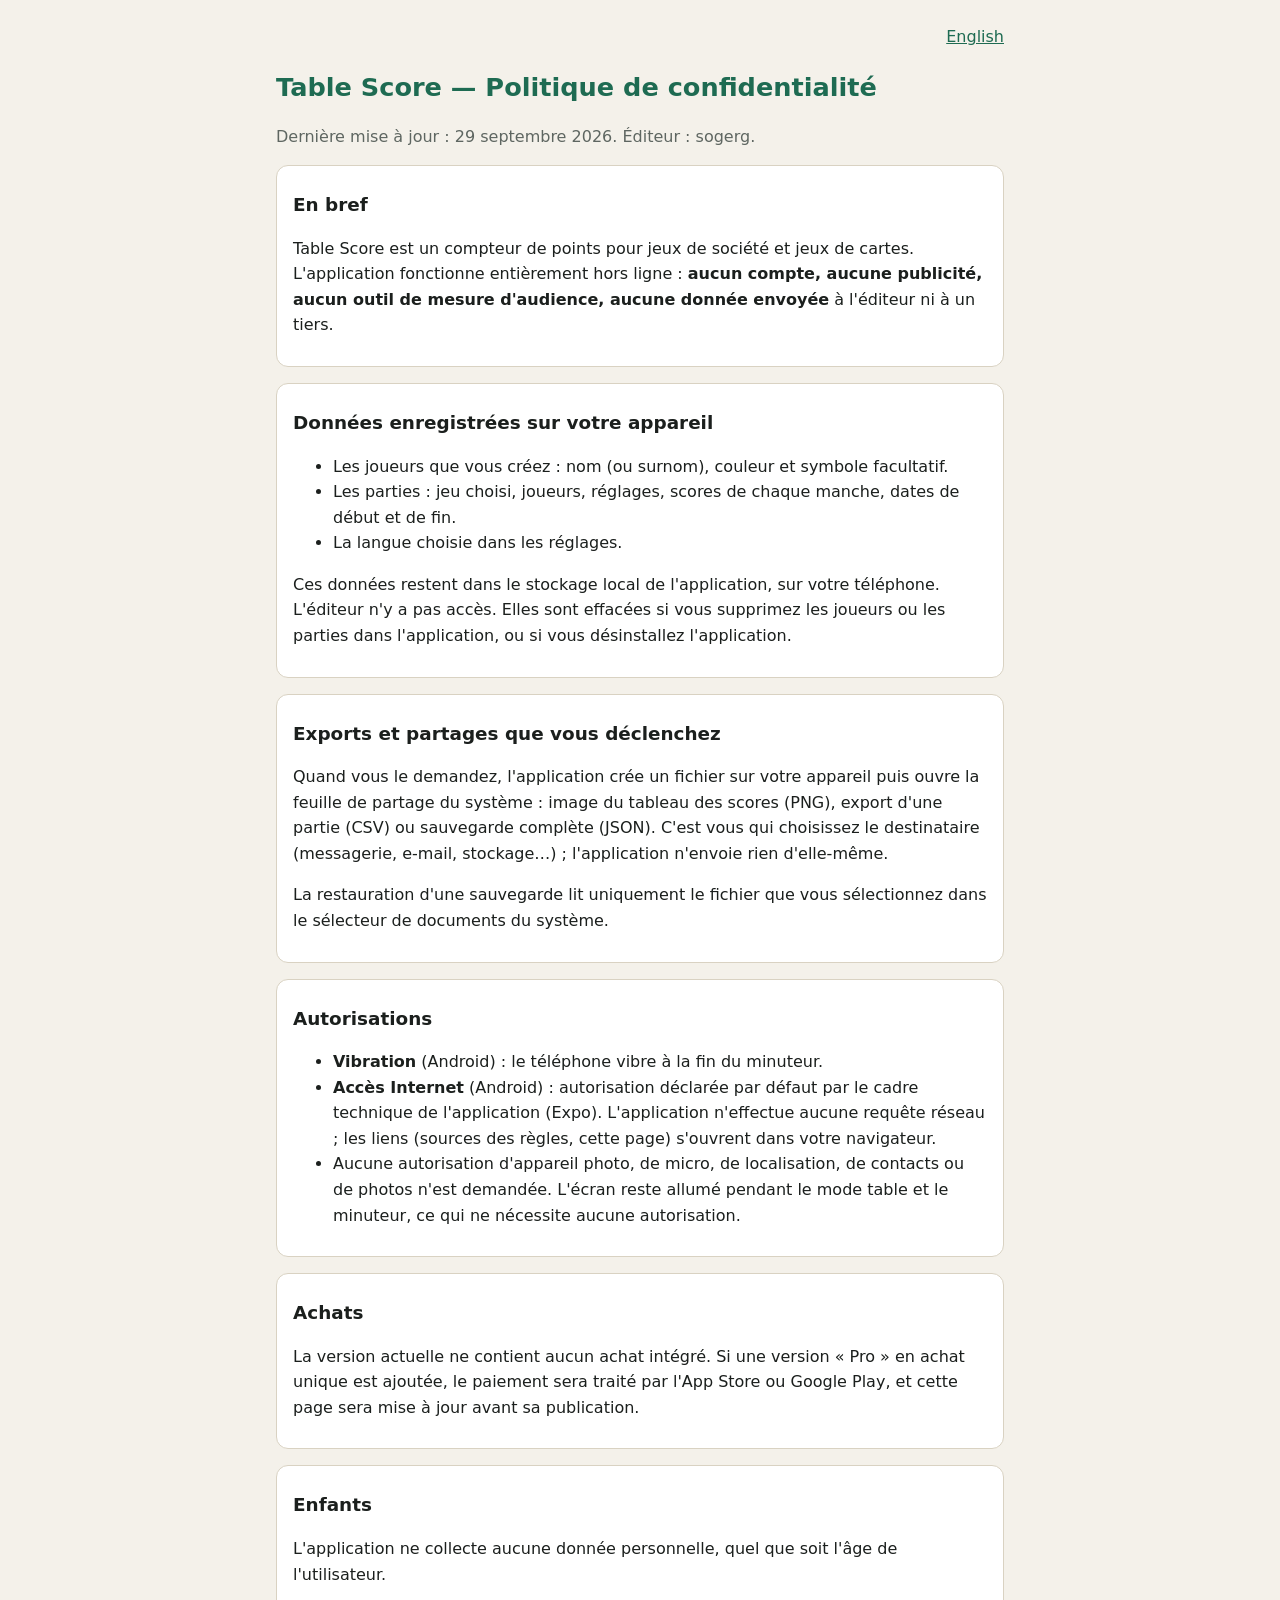
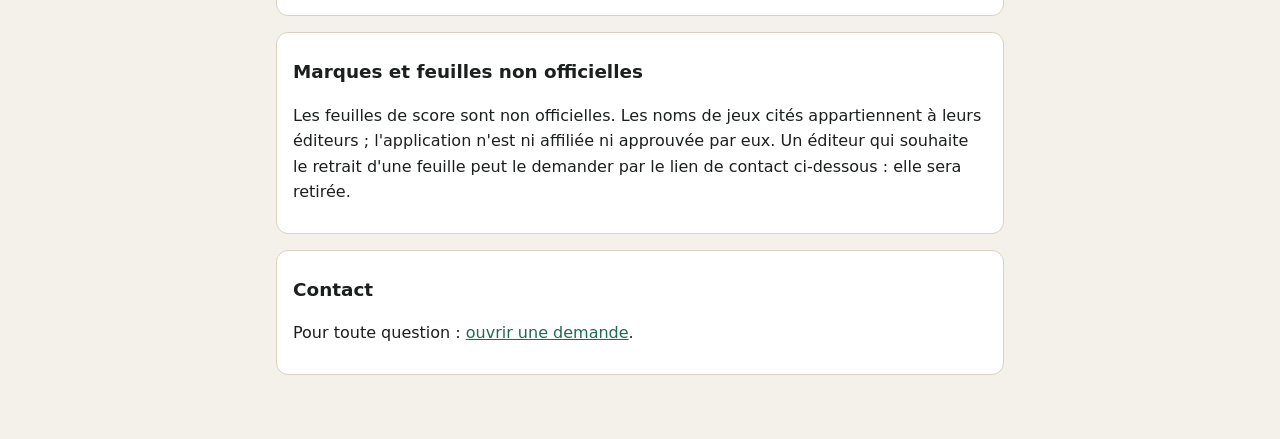
==== index.html @ 31e44243 "Page de confidentialité Table Score (FR + EN) Co-Authored-By: Claude Opus 5.5 (1M context) <noreply@" ====
<!doctype html>
<html lang="fr">
<head>
<meta charset="utf-8">
<meta name="viewport" content="width=device-width, initial-scale=1">
<title>Table Score — Politique de confidentialité</title>
<link rel="stylesheet" href="style.css">
</head>
<body>
<main>
<nav><a href="en.html" hreflang="en">English</a></nav>
<h1>Table Score — Politique de confidentialité</h1>
<p class="doux">Dernière mise à jour : 29 septembre 2026. Éditeur : sogerg.</p>

<section>
<h2>En bref</h2>
<p>Table Score est un compteur de points pour jeux de société et jeux de cartes. L'application fonctionne entièrement hors ligne : <strong>aucun compte, aucune publicité, aucun outil de mesure d'audience, aucune donnée envoyée</strong> à l'éditeur ni à un tiers.</p>
</section>

<section>
<h2>Données enregistrées sur votre appareil</h2>
<ul>
<li>Les joueurs que vous créez : nom (ou surnom), couleur et symbole facultatif.</li>
<li>Les parties : jeu choisi, joueurs, réglages, scores de chaque manche, dates de début et de fin.</li>
<li>La langue choisie dans les réglages.</li>
</ul>
<p>Ces données restent dans le stockage local de l'application, sur votre téléphone. L'éditeur n'y a pas accès. Elles sont effacées si vous supprimez les joueurs ou les parties dans l'application, ou si vous désinstallez l'application.</p>
</section>

<section>
<h2>Exports et partages que vous déclenchez</h2>
<p>Quand vous le demandez, l'application crée un fichier sur votre appareil puis ouvre la feuille de partage du système : image du tableau des scores (PNG), export d'une partie (CSV) ou sauvegarde complète (JSON). C'est vous qui choisissez le destinataire (messagerie, e-mail, stockage…) ; l'application n'envoie rien d'elle-même.</p>
<p>La restauration d'une sauvegarde lit uniquement le fichier que vous sélectionnez dans le sélecteur de documents du système.</p>
</section>

<section>
<h2>Autorisations</h2>
<ul>
<li><strong>Vibration</strong> (Android) : le téléphone vibre à la fin du minuteur.</li>
<li><strong>Accès Internet</strong> (Android) : autorisation déclarée par défaut par le cadre technique de l'application (Expo). L'application n'effectue aucune requête réseau ; les liens (sources des règles, cette page) s'ouvrent dans votre navigateur.</li>
<li>Aucune autorisation d'appareil photo, de micro, de localisation, de contacts ou de photos n'est demandée. L'écran reste allumé pendant le mode table et le minuteur, ce qui ne nécessite aucune autorisation.</li>
</ul>
</section>

<section>
<h2>Achats</h2>
<p>La version actuelle ne contient aucun achat intégré. Si une version « Pro » en achat unique est ajoutée, le paiement sera traité par l'App Store ou Google Play, et cette page sera mise à jour avant sa publication.</p>
</section>

<section>
<h2>Enfants</h2>
<p>L'application ne collecte aucune donnée personnelle, quel que soit l'âge de l'utilisateur.</p>
</section>

<section>
<h2>Marques et feuilles non officielles</h2>
<p>Les feuilles de score sont non officielles. Les noms de jeux cités appartiennent à leurs éditeurs ; l'application n'est ni affiliée ni approuvée par eux. Un éditeur qui souhaite le retrait d'une feuille peut le demander par le lien de contact ci-dessous : elle sera retirée.</p>
</section>

<section>
<h2>Contact</h2>
<p>Pour toute question : <a href="https://github.com/sogerg/table-score-legal/issues">ouvrir une demande</a>.</p>
</section>
</main>
</body>
</html>
---- style.css ----
:root { --fond: #F4F1EA; --texte: #1B1F1D; --doux: #5E6661; --primaire: #1E6B52; --carte: #FFFFFF; --bord: #D9D2C2; }
@media (prefers-color-scheme: dark) { :root { --fond: #101512; --texte: #EEF2EF; --doux: #A3B0A9; --primaire: #3FA27F; --carte: #1A221E; --bord: #2F3B35; } }
* { box-sizing: border-box; }
body { margin: 0; background: var(--fond); color: var(--texte); font: 16px/1.6 system-ui, -apple-system, "Segoe UI", Roboto, sans-serif; }
main { max-width: 760px; margin: 0 auto; padding: 24px 16px 64px; }
h1 { color: var(--primaire); font-size: 1.6rem; margin-bottom: 4px; }
h2 { font-size: 1.15rem; margin-top: 20px; }
.doux { color: var(--doux); }
section { background: var(--carte); border: 1px solid var(--bord); border-radius: 12px; padding: 4px 16px 12px; margin-top: 16px; }
a { color: var(--primaire); }
nav { text-align: right; }
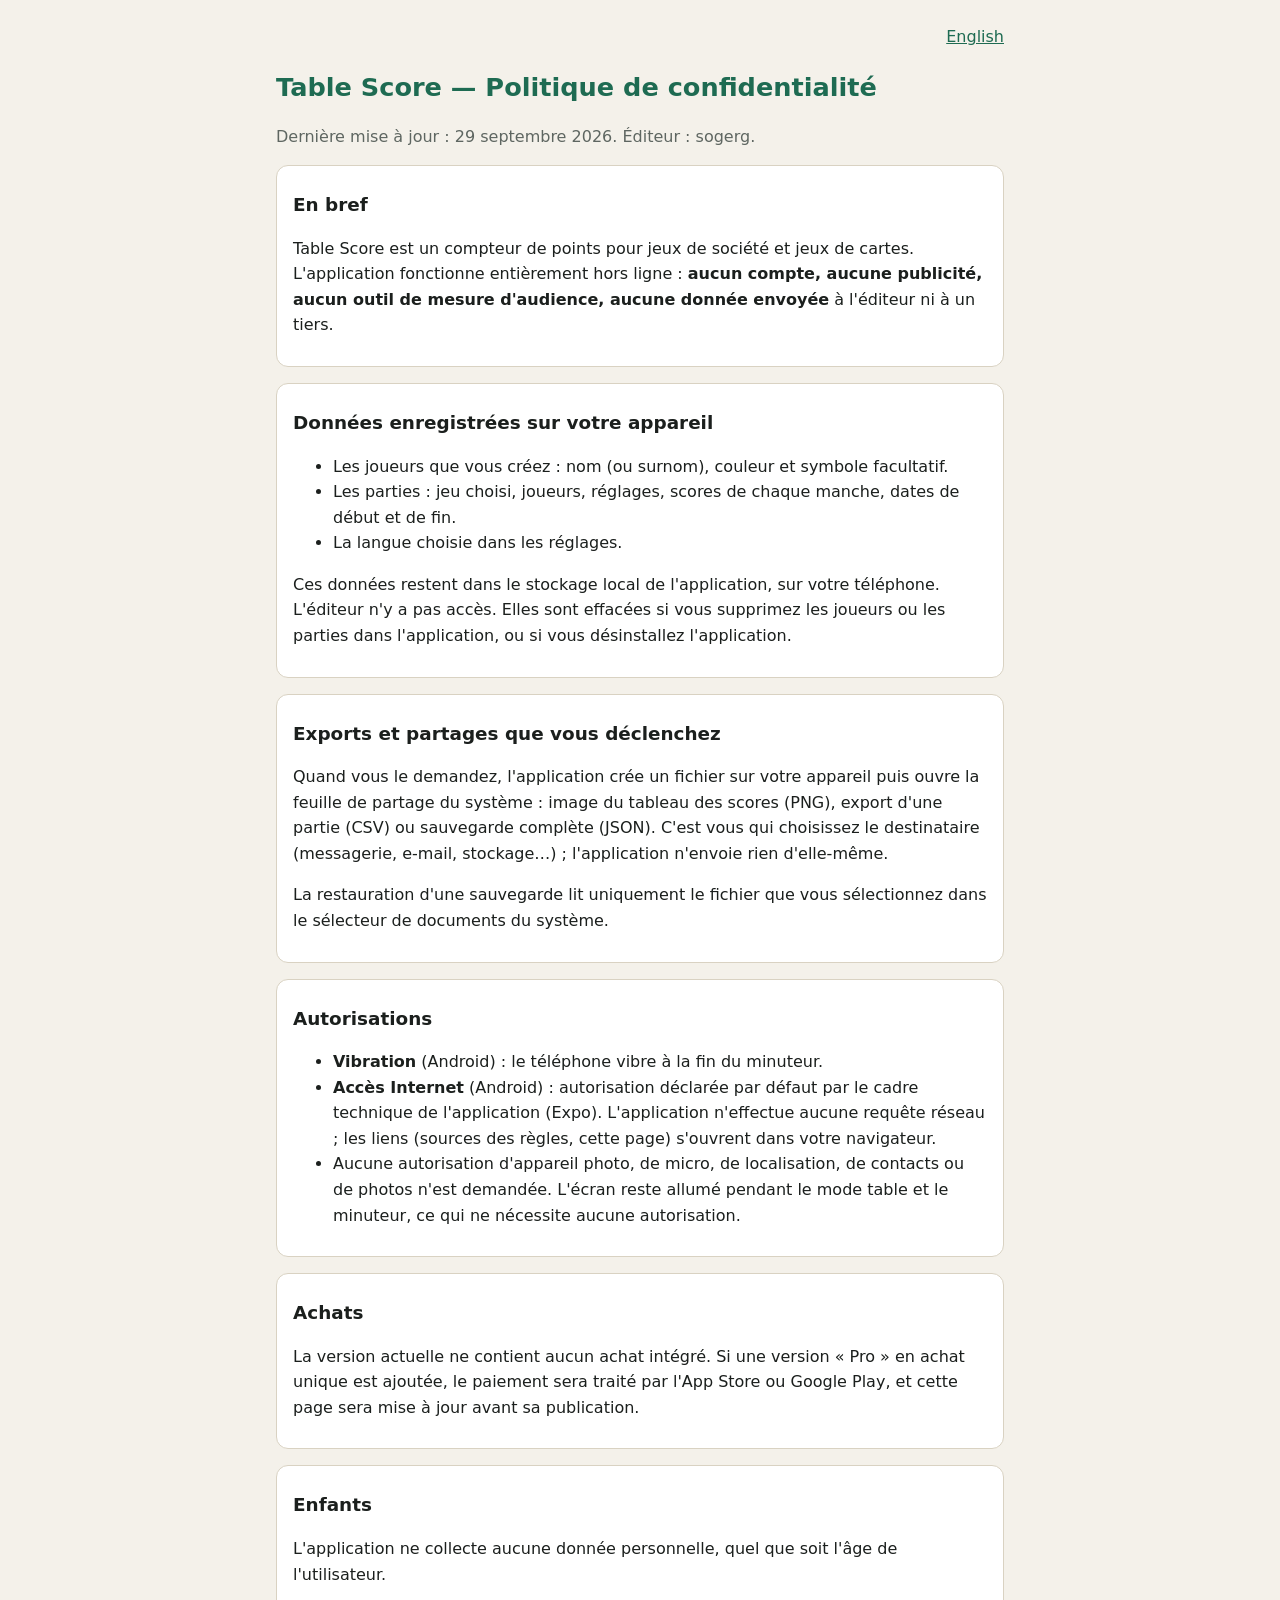
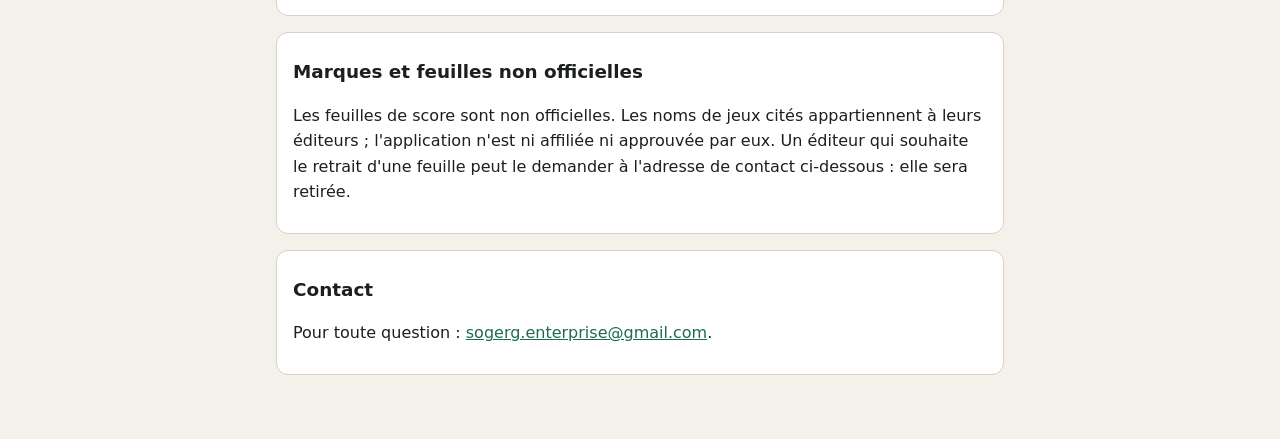
==== commit c7c3aa81: "Contact : adresse sogerg.enterprise@gmail.com au lieu du lien vers les issues GitHub Règle du portef" ====
--- a/index.html
+++ b/index.html
@@ -54,12 +54,12 @@
 
 <section>
 <h2>Marques et feuilles non officielles</h2>
-<p>Les feuilles de score sont non officielles. Les noms de jeux cités appartiennent à leurs éditeurs ; l'application n'est ni affiliée ni approuvée par eux. Un éditeur qui souhaite le retrait d'une feuille peut le demander par le lien de contact ci-dessous : elle sera retirée.</p>
+<p>Les feuilles de score sont non officielles. Les noms de jeux cités appartiennent à leurs éditeurs ; l'application n'est ni affiliée ni approuvée par eux. Un éditeur qui souhaite le retrait d'une feuille peut le demander à l'adresse de contact ci-dessous : elle sera retirée.</p>
 </section>
 
 <section>
 <h2>Contact</h2>
-<p>Pour toute question : <a href="https://github.com/sogerg/table-score-legal/issues">ouvrir une demande</a>.</p>
+<p>Pour toute question : <a href="mailto:sogerg.enterprise@gmail.com">sogerg.enterprise@gmail.com</a>.</p>
 </section>
 </main>
 </body>
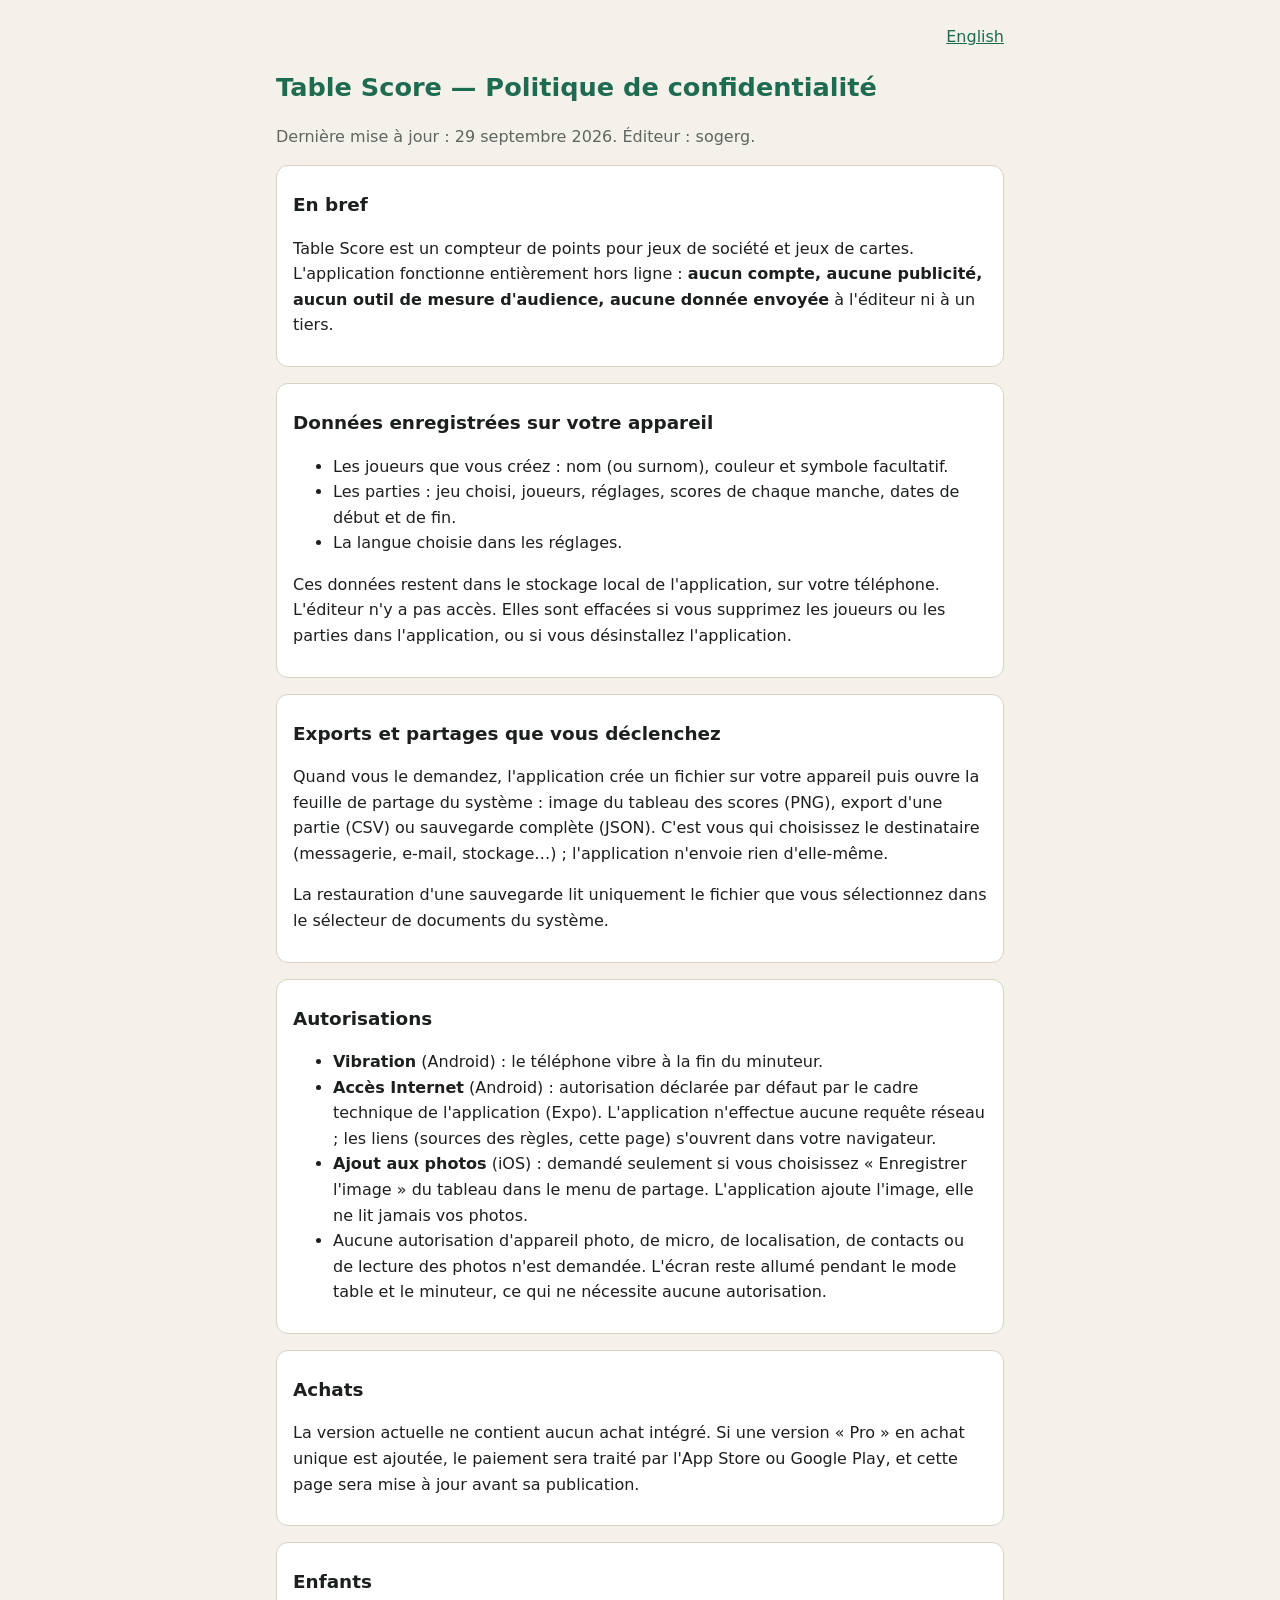
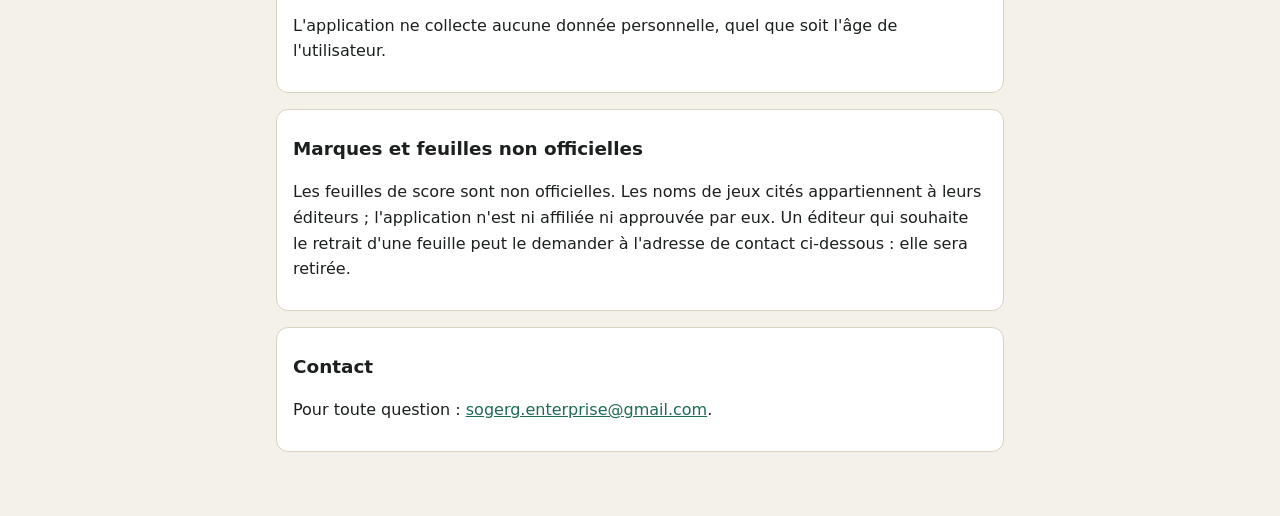
==== commit 23244154: "Autorisations : ajout aux photos (iOS) quand l'image du tableau est enregistrée depuis le menu de pa" ====
--- a/index.html
+++ b/index.html
@@ -38,7 +38,8 @@
 <ul>
 <li><strong>Vibration</strong> (Android) : le téléphone vibre à la fin du minuteur.</li>
 <li><strong>Accès Internet</strong> (Android) : autorisation déclarée par défaut par le cadre technique de l'application (Expo). L'application n'effectue aucune requête réseau ; les liens (sources des règles, cette page) s'ouvrent dans votre navigateur.</li>
-<li>Aucune autorisation d'appareil photo, de micro, de localisation, de contacts ou de photos n'est demandée. L'écran reste allumé pendant le mode table et le minuteur, ce qui ne nécessite aucune autorisation.</li>
+<li><strong>Ajout aux photos</strong> (iOS) : demandé seulement si vous choisissez « Enregistrer l'image » du tableau dans le menu de partage. L'application ajoute l'image, elle ne lit jamais vos photos.</li>
+<li>Aucune autorisation d'appareil photo, de micro, de localisation, de contacts ou de lecture des photos n'est demandée. L'écran reste allumé pendant le mode table et le minuteur, ce qui ne nécessite aucune autorisation.</li>
 </ul>
 </section>
 
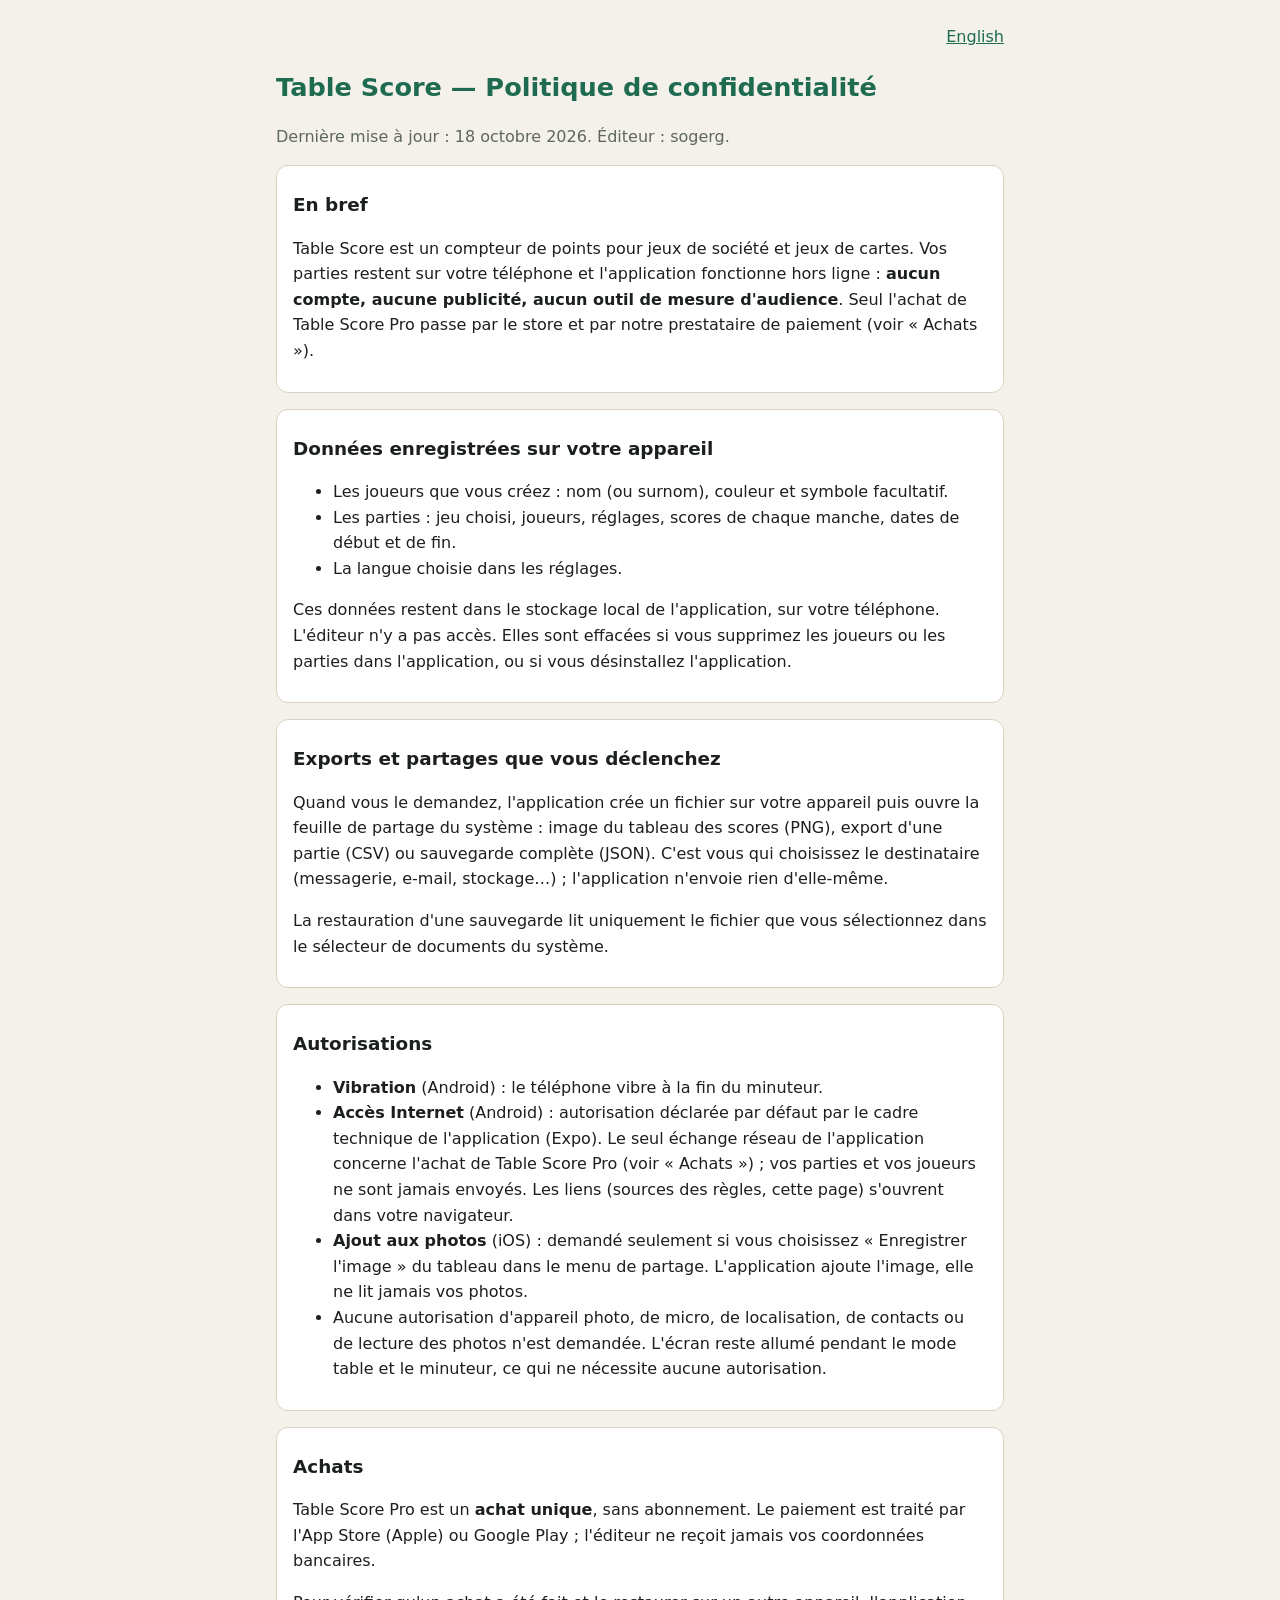
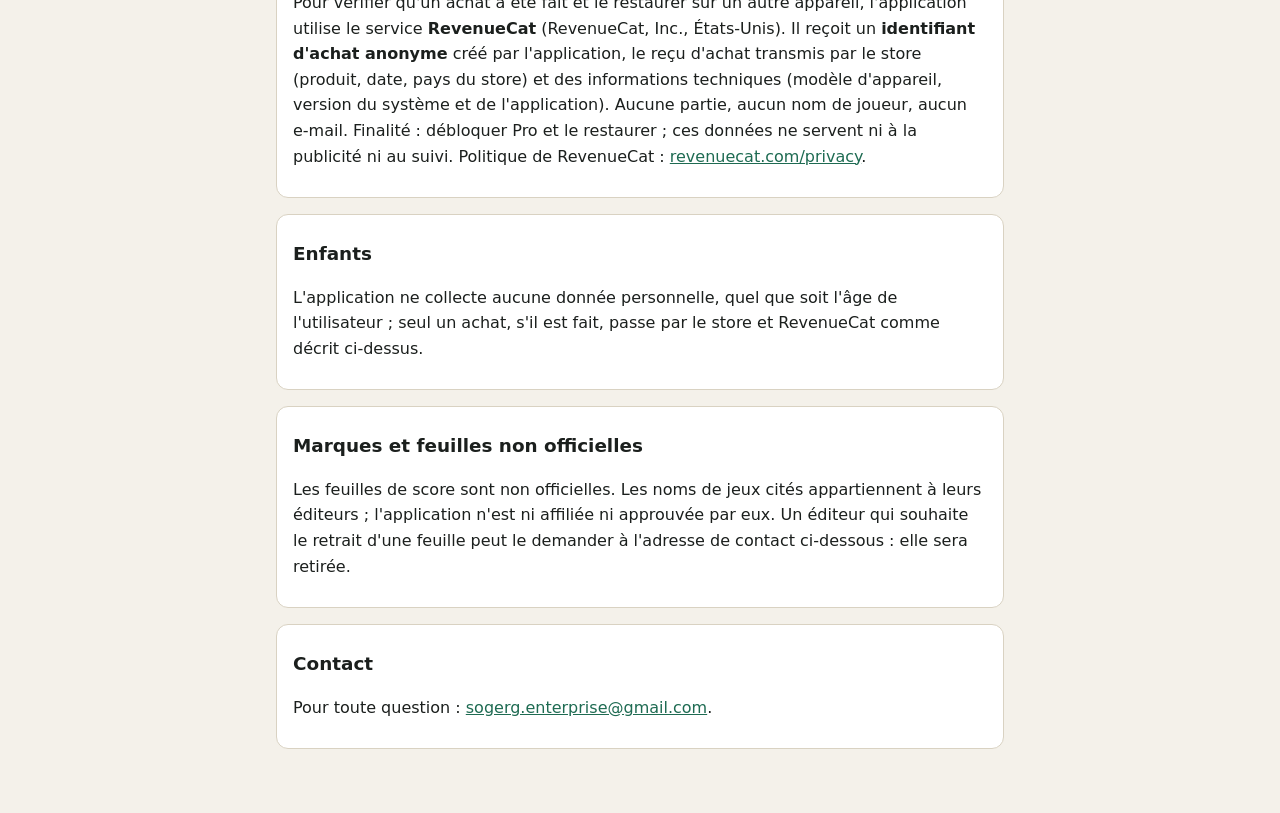
==== commit 1615d4e0: "Achat Table Score Pro : RevenueCat (identifiant anonyme, reçu, finalité), réseau limité à l'achat Co" ====
--- a/index.html
+++ b/index.html
@@ -10,11 +10,11 @@
 <main>
 <nav><a href="en.html" hreflang="en">English</a></nav>
 <h1>Table Score — Politique de confidentialité</h1>
-<p class="doux">Dernière mise à jour : 29 septembre 2026. Éditeur : sogerg.</p>
+<p class="doux">Dernière mise à jour : 18 octobre 2026. Éditeur : sogerg.</p>
 
 <section>
 <h2>En bref</h2>
-<p>Table Score est un compteur de points pour jeux de société et jeux de cartes. L'application fonctionne entièrement hors ligne : <strong>aucun compte, aucune publicité, aucun outil de mesure d'audience, aucune donnée envoyée</strong> à l'éditeur ni à un tiers.</p>
+<p>Table Score est un compteur de points pour jeux de société et jeux de cartes. Vos parties restent sur votre téléphone et l'application fonctionne hors ligne : <strong>aucun compte, aucune publicité, aucun outil de mesure d'audience</strong>. Seul l'achat de Table Score Pro passe par le store et par notre prestataire de paiement (voir « Achats »).</p>
 </section>
 
 <section>
@@ -37,7 +37,7 @@
 <h2>Autorisations</h2>
 <ul>
 <li><strong>Vibration</strong> (Android) : le téléphone vibre à la fin du minuteur.</li>
-<li><strong>Accès Internet</strong> (Android) : autorisation déclarée par défaut par le cadre technique de l'application (Expo). L'application n'effectue aucune requête réseau ; les liens (sources des règles, cette page) s'ouvrent dans votre navigateur.</li>
+<li><strong>Accès Internet</strong> (Android) : autorisation déclarée par défaut par le cadre technique de l'application (Expo). Le seul échange réseau de l'application concerne l'achat de Table Score Pro (voir « Achats ») ; vos parties et vos joueurs ne sont jamais envoyés. Les liens (sources des règles, cette page) s'ouvrent dans votre navigateur.</li>
 <li><strong>Ajout aux photos</strong> (iOS) : demandé seulement si vous choisissez « Enregistrer l'image » du tableau dans le menu de partage. L'application ajoute l'image, elle ne lit jamais vos photos.</li>
 <li>Aucune autorisation d'appareil photo, de micro, de localisation, de contacts ou de lecture des photos n'est demandée. L'écran reste allumé pendant le mode table et le minuteur, ce qui ne nécessite aucune autorisation.</li>
 </ul>
@@ -45,12 +45,13 @@
 
 <section>
 <h2>Achats</h2>
-<p>La version actuelle ne contient aucun achat intégré. Si une version « Pro » en achat unique est ajoutée, le paiement sera traité par l'App Store ou Google Play, et cette page sera mise à jour avant sa publication.</p>
+<p>Table Score Pro est un <strong>achat unique</strong>, sans abonnement. Le paiement est traité par l'App Store (Apple) ou Google Play ; l'éditeur ne reçoit jamais vos coordonnées bancaires.</p>
+<p>Pour vérifier qu'un achat a été fait et le restaurer sur un autre appareil, l'application utilise le service <strong>RevenueCat</strong> (RevenueCat, Inc., États-Unis). Il reçoit un <strong>identifiant d'achat anonyme</strong> créé par l'application, le reçu d'achat transmis par le store (produit, date, pays du store) et des informations techniques (modèle d'appareil, version du système et de l'application). Aucune partie, aucun nom de joueur, aucun e-mail. Finalité : débloquer Pro et le restaurer ; ces données ne servent ni à la publicité ni au suivi. Politique de RevenueCat : <a href="https://www.revenuecat.com/privacy">revenuecat.com/privacy</a>.</p>
 </section>
 
 <section>
 <h2>Enfants</h2>
-<p>L'application ne collecte aucune donnée personnelle, quel que soit l'âge de l'utilisateur.</p>
+<p>L'application ne collecte aucune donnée personnelle, quel que soit l'âge de l'utilisateur ; seul un achat, s'il est fait, passe par le store et RevenueCat comme décrit ci-dessus.</p>
 </section>
 
 <section>
